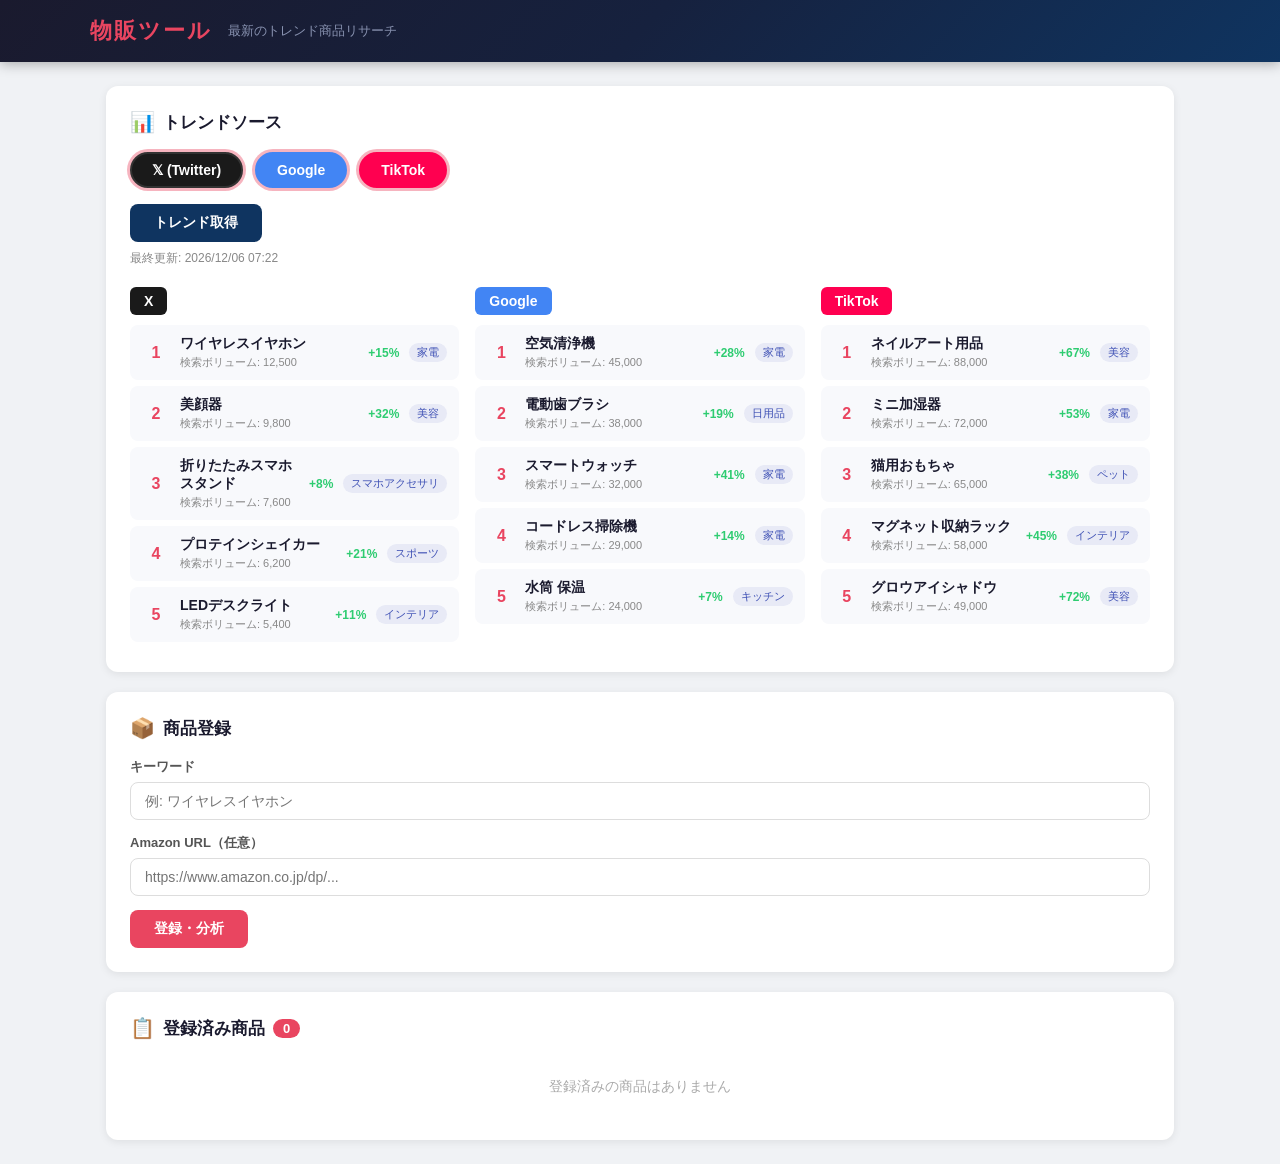
==== docs/index.html @ 6a30da9d "Add static GitHub Pages version of 物販ツール https://claude.ai/code/session_014WEGqKYekUQqQrfNwArY6q" ====
<!DOCTYPE html>
<html lang="ja">
<head>
  <meta charset="UTF-8">
  <meta name="viewport" content="width=device-width, initial-scale=1.0">
  <title>物販ツール - トレンド商品リサーチ</title>
  <style>
    *, *::before, *::after { box-sizing: border-box; margin: 0; padding: 0; }
    body {
      font-family: -apple-system, BlinkMacSystemFont, "Hiragino Kaku Gothic ProN", "Yu Gothic", sans-serif;
      background: #f0f2f5;
      color: #1a1a2e;
      min-height: 100vh;
    }
    .header {
      background: linear-gradient(135deg, #1a1a2e 0%, #16213e 50%, #0f3460 100%);
      padding: 16px 24px;
      box-shadow: 0 2px 12px rgba(0,0,0,0.3);
    }
    .header-inner { max-width: 1100px; margin: 0 auto; display: flex; align-items: center; gap: 16px; }
    .logo { font-size: 22px; font-weight: 700; color: #e94560; letter-spacing: 2px; }
    .tagline { font-size: 13px; color: #8892b0; }
    .container { max-width: 1100px; margin: 24px auto; padding: 0 16px; display: flex; flex-direction: column; gap: 20px; }
    .card { background: #fff; border-radius: 12px; padding: 24px; box-shadow: 0 2px 8px rgba(0,0,0,0.08); }
    .card-title { font-size: 17px; font-weight: 700; color: #1a1a2e; margin-bottom: 18px; display: flex; align-items: center; gap: 8px; flex-wrap: wrap; }
    .icon { font-size: 20px; }
    .source-buttons { display: flex; gap: 12px; flex-wrap: wrap; margin-bottom: 16px; }
    .source-btn { display: flex; align-items: center; gap: 8px; cursor: pointer; }
    .source-btn input[type="checkbox"] { display: none; }
    .source-label { padding: 8px 20px; border-radius: 24px; font-size: 14px; font-weight: 600; border: 2px solid transparent; transition: all 0.2s; user-select: none; cursor: pointer; }
    .x-label      { background: #1a1a1a; color: #fff; border-color: #333; }
    .google-label  { background: #4285f4; color: #fff; border-color: #4285f4; }
    .tiktok-label  { background: #ff0050; color: #fff; border-color: #ff0050; }
    .source-btn input:checked + .source-label { box-shadow: 0 0 0 3px rgba(233,69,96,0.4); }
    .source-btn input:not(:checked) + .source-label { opacity: 0.4; filter: grayscale(0.6); }
    .btn { padding: 10px 24px; border: none; border-radius: 8px; font-size: 14px; font-weight: 600; cursor: pointer; transition: all 0.2s; }
    .btn:hover { transform: translateY(-1px); box-shadow: 0 4px 12px rgba(0,0,0,0.15); }
    .btn:active { transform: translateY(0); }
    .btn-primary { background: #0f3460; color: #fff; }
    .btn-primary:hover { background: #16213e; }
    .btn-success { background: #e94560; color: #fff; }
    .btn-success:hover { background: #c73652; }
    .updated-time { font-size: 12px; color: #888; margin-top: 8px; }
    .trends-container { margin-top: 20px; display: grid; grid-template-columns: repeat(auto-fit, minmax(300px, 1fr)); gap: 16px; }
    .trend-source-title { font-size: 14px; font-weight: 700; padding: 6px 14px; border-radius: 6px; display: inline-block; margin-bottom: 10px; color: #fff; }
    .source-x { background: #1a1a1a; }
    .source-google { background: #4285f4; }
    .source-tiktok { background: #ff0050; }
    .trend-item { display: flex; align-items: center; gap: 10px; padding: 10px 12px; border-radius: 8px; background: #f8f9fc; margin-bottom: 6px; cursor: pointer; transition: background 0.15s; }
    .trend-item:hover { background: #eef0f8; }
    .trend-rank { font-size: 16px; font-weight: 700; color: #e94560; min-width: 28px; text-align: center; }
    .trend-info { flex: 1; }
    .trend-keyword { font-size: 14px; font-weight: 600; }
    .trend-meta { font-size: 11px; color: #888; margin-top: 2px; }
    .trend-change { font-size: 12px; font-weight: 600; color: #2ecc71; white-space: nowrap; }
    .trend-category { font-size: 11px; background: #e8eaf6; color: #3f51b5; padding: 2px 8px; border-radius: 12px; }
    .form-group { margin-bottom: 14px; }
    .form-group label { display: block; font-size: 13px; font-weight: 600; color: #555; margin-bottom: 6px; }
    .input { width: 100%; padding: 10px 14px; border: 1.5px solid #ddd; border-radius: 8px; font-size: 14px; transition: border-color 0.2s; font-family: inherit; }
    .input:focus { outline: none; border-color: #0f3460; }
    .table-wrapper { overflow-x: auto; }
    .data-table { width: 100%; border-collapse: collapse; font-size: 14px; }
    .data-table th { background: #f0f2f5; padding: 10px 14px; text-align: left; font-size: 12px; font-weight: 700; color: #555; white-space: nowrap; }
    .data-table td { padding: 12px 14px; border-bottom: 1px solid #f0f2f5; }
    .data-table tr:last-child td { border-bottom: none; }
    .data-table tr:hover td { background: #f8f9fc; }
    .supplier-name { font-weight: 600; }
    .type-badge { font-size: 11px; padding: 2px 8px; border-radius: 12px; white-space: nowrap; }
    .type-domestic { background: #e8f5e9; color: #388e3c; }
    .type-china    { background: #fff3e0; color: #f57c00; }
    .price-cell { font-weight: 700; color: #e94560; }
    .link-btn { display: inline-block; padding: 4px 12px; background: #0f3460; color: #fff; border-radius: 6px; font-size: 12px; text-decoration: none; transition: background 0.2s; }
    .link-btn:hover { background: #16213e; }
    .stars { color: #f39c12; font-size: 13px; }
    .comparison-grid { display: grid; grid-template-columns: 1fr 1fr; gap: 16px; }
    @media (max-width: 600px) { .comparison-grid { grid-template-columns: 1fr; } }
    .comparison-card { border-radius: 10px; padding: 20px; }
    .comparison-card.amazon { background: linear-gradient(135deg, #232f3e, #37475a); color: #fff; }
    .comparison-card.ours   { background: linear-gradient(135deg, #e94560, #c73652); color: #fff; }
    .comparison-platform { font-size: 13px; font-weight: 600; opacity: 0.8; margin-bottom: 8px; }
    .comparison-price { font-size: 32px; font-weight: 700; margin-bottom: 12px; }
    .comparison-price span { font-size: 16px; }
    .comparison-details { font-size: 13px; line-height: 1.8; }
    .comparison-details .label { opacity: 0.7; }
    .comparison-details .value { font-weight: 600; }
    .profit-positive { color: #2ecc71 !important; font-weight: 700 !important; }
    .profit-negative { color: #e74c3c !important; font-weight: 700 !important; }
    .recommendation-badge { display: inline-block; margin-top: 16px; padding: 8px 16px; background: rgba(255,255,255,0.2); border-radius: 20px; font-size: 13px; font-weight: 700; }
    .keyword-badge { font-size: 13px; background: #e8eaf6; color: #3f51b5; padding: 2px 10px; border-radius: 12px; font-weight: 600; }
    .count-badge { font-size: 13px; background: #e94560; color: #fff; padding: 2px 10px; border-radius: 12px; font-weight: 700; }
    .products-list { display: flex; flex-direction: column; gap: 10px; }
    .product-item { display: flex; align-items: center; justify-content: space-between; padding: 12px 16px; background: #f8f9fc; border-radius: 8px; flex-wrap: wrap; gap: 8px; }
    .product-keyword { font-weight: 600; font-size: 15px; }
    .product-meta { font-size: 12px; color: #888; }
    .product-margin { font-size: 13px; font-weight: 700; color: #2ecc71; }
    .empty-msg { color: #aaa; font-size: 14px; text-align: center; padding: 20px 0; }
    .hidden { display: none !important; }
    .toast { position: fixed; bottom: 24px; right: 24px; background: #1a1a2e; color: #fff; padding: 12px 20px; border-radius: 8px; font-size: 14px; box-shadow: 0 4px 16px rgba(0,0,0,0.2); z-index: 1000; animation: slideIn 0.3s ease; }
    .toast.success { border-left: 4px solid #2ecc71; }
    .toast.error   { border-left: 4px solid #e74c3c; }
    @keyframes slideIn { from { transform: translateX(40px); opacity: 0; } to { transform: translateX(0); opacity: 1; } }
  </style>
</head>
<body>
  <header class="header">
    <div class="header-inner">
      <h1 class="logo">物販ツール</h1>
      <span class="tagline">最新のトレンド商品リサーチ</span>
    </div>
  </header>

  <main class="container">
    <!-- トレンドソース選択 -->
    <section class="card">
      <h2 class="card-title"><span class="icon">📊</span> トレンドソース</h2>
      <div class="source-buttons">
        <label class="source-btn"><input type="checkbox" value="X" checked><span class="source-label x-label">𝕏 (Twitter)</span></label>
        <label class="source-btn"><input type="checkbox" value="Google" checked><span class="source-label google-label">Google</span></label>
        <label class="source-btn"><input type="checkbox" value="TikTok" checked><span class="source-label tiktok-label">TikTok</span></label>
      </div>
      <button class="btn btn-primary" id="fetch-trends-btn">トレンド取得</button>
      <div id="trends-updated" class="updated-time"></div>
      <div id="trends-container" class="trends-container"></div>
    </section>

    <!-- 商品登録 -->
    <section class="card">
      <h2 class="card-title"><span class="icon">📦</span> 商品登録</h2>
      <div class="form-group">
        <label>キーワード</label>
        <input type="text" id="keyword-input" class="input" placeholder="例: ワイヤレスイヤホン">
      </div>
      <div class="form-group">
        <label>Amazon URL（任意）</label>
        <input type="url" id="url-input" class="input" placeholder="https://www.amazon.co.jp/dp/...">
      </div>
      <button class="btn btn-success" id="register-btn">登録・分析</button>
    </section>

    <!-- 分析結果 -->
    <div id="analysis-result" class="hidden">
      <section class="card">
        <h2 class="card-title"><span class="icon">🏭</span> 仕入れ先一覧 <span id="analysis-keyword" class="keyword-badge"></span></h2>
        <div class="table-wrapper">
          <table class="data-table">
            <thead>
              <tr>
                <th>仕入れ先</th><th>種別</th><th>仕入れ価格</th><th>最低ロット</th><th>納期</th><th>評価</th><th>リンク</th>
              </tr>
            </thead>
            <tbody id="suppliers-tbody"></tbody>
          </table>
        </div>
      </section>

      <section class="card">
        <h2 class="card-title"><span class="icon">💹</span> 販売価格比較</h2>
        <div class="comparison-grid" id="comparison-grid"></div>
      </section>
    </div>

    <!-- 登録済み商品 -->
    <section class="card">
      <h2 class="card-title"><span class="icon">📋</span> 登録済み商品 <span id="products-count" class="count-badge">0</span></h2>
      <div id="products-list" class="products-list">
        <p class="empty-msg">登録済みの商品はありません</p>
      </div>
    </section>
  </main>

  <script>
    const TREND_DATA = {
      X: [
        { rank:1, keyword:"ワイヤレスイヤホン",     volume:12500, change:"+15%", category:"家電" },
        { rank:2, keyword:"美顔器",                 volume:9800,  change:"+32%", category:"美容" },
        { rank:3, keyword:"折りたたみスマホスタンド", volume:7600,  change:"+8%",  category:"スマホアクセサリ" },
        { rank:4, keyword:"プロテインシェイカー",    volume:6200,  change:"+21%", category:"スポーツ" },
        { rank:5, keyword:"LEDデスクライト",         volume:5400,  change:"+11%", category:"インテリア" },
      ],
      Google: [
        { rank:1, keyword:"空気清浄機",     volume:45000, change:"+28%", category:"家電" },
        { rank:2, keyword:"電動歯ブラシ",   volume:38000, change:"+19%", category:"日用品" },
        { rank:3, keyword:"スマートウォッチ", volume:32000, change:"+41%", category:"家電" },
        { rank:4, keyword:"コードレス掃除機", volume:29000, change:"+14%", category:"家電" },
        { rank:5, keyword:"水筒 保温",      volume:24000, change:"+7%",  category:"キッチン" },
      ],
      TikTok: [
        { rank:1, keyword:"ネイルアート用品",     volume:88000, change:"+67%", category:"美容" },
        { rank:2, keyword:"ミニ加湿器",           volume:72000, change:"+53%", category:"家電" },
        { rank:3, keyword:"猫用おもちゃ",         volume:65000, change:"+38%", category:"ペット" },
        { rank:4, keyword:"マグネット収納ラック",  volume:58000, change:"+45%", category:"インテリア" },
        { rank:5, keyword:"グロウアイシャドウ",    volume:49000, change:"+72%", category:"美容" },
      ],
    };

    const SUPPLIERS = [
      { name:"アリババ",           type:"中国卸", price:380,  moq:50,  lead:"2〜3週間", url:"https://www.alibaba.com/trade/search?SearchText=",    rating:4.2 },
      { name:"NETSEA（ネッシー）",  type:"国内卸", price:1200, moq:10,  lead:"3〜5日",   url:"https://www.netsea.jp/search?keyword=",               rating:4.5 },
      { name:"スーパーデリバリー",   type:"国内卸", price:1450, moq:5,   lead:"2〜4日",   url:"https://www.superdelivery.com/p/r/ppg_d/1/?free=",    rating:4.7 },
      { name:"1688.com",            type:"中国卸", price:290,  moq:100, lead:"3〜4週間", url:"https://s.1688.com/selloffer/offerlist.htm?keywords=", rating:3.9 },
    ];

    let registeredProducts = [];

    // ---- トレンド ----
    function getSelectedSources() {
      return Array.from(document.querySelectorAll(".source-btn input:checked")).map(cb => cb.value);
    }

    function fetchTrends() {
      const sources = getSelectedSources();
      if (!sources.length) { showToast("ソースを1つ以上選択してください", "error"); return; }
      const container = document.getElementById("trends-container");
      container.innerHTML = "";
      const now = new Date();
      document.getElementById("trends-updated").textContent =
        `最終更新: ${now.getFullYear()}/${String(now.getMonth()+1).padStart(2,"0")}/${String(now.getDate()).padStart(2,"0")} ${String(now.getHours()).padStart(2,"0")}:${String(now.getMinutes()).padStart(2,"0")}`;

      const colorMap = { X:"source-x", Google:"source-google", TikTok:"source-tiktok" };
      sources.forEach(src => {
        const items = TREND_DATA[src] || [];
        const block = document.createElement("div");
        block.innerHTML = `<div class="trend-source-title ${colorMap[src]}">${src}</div>`;
        items.forEach(item => {
          const el = document.createElement("div");
          el.className = "trend-item";
          el.innerHTML = `
            <div class="trend-rank">${item.rank}</div>
            <div class="trend-info">
              <div class="trend-keyword">${item.keyword}</div>
              <div class="trend-meta">検索ボリューム: ${item.volume.toLocaleString()}</div>
            </div>
            <div class="trend-change">${item.change}</div>
            <div class="trend-category">${item.category}</div>`;
          el.addEventListener("click", () => {
            document.getElementById("keyword-input").value = item.keyword;
            document.getElementById("keyword-input").focus();
            document.querySelector(".card:nth-child(2)").scrollIntoView({ behavior:"smooth" });
          });
          block.appendChild(el);
        });
        container.appendChild(block);
      });
    }

    document.getElementById("fetch-trends-btn").addEventListener("click", fetchTrends);
    fetchTrends();

    // ---- 登録・分析 ----
    document.getElementById("register-btn").addEventListener("click", () => {
      const keyword = document.getElementById("keyword-input").value.trim();
      const url = document.getElementById("url-input").value.trim();
      if (!keyword && !url) { showToast("キーワードまたはURLを入力してください", "error"); return; }

      const kw = keyword || "商品";
      const costPrice = 890;
      const amazonPrice = 2980;
      const ourPrice = 3480;
      const amazonFee = 0.15;
      const ourFee = 0.05;
      const amazonProfit = Math.round(amazonPrice * (1 - amazonFee) - costPrice);
      const ourProfit    = Math.round(ourPrice    * (1 - ourFee)    - costPrice);
      const amazonMargin = ((amazonProfit / amazonPrice) * 100).toFixed(1);
      const ourMargin    = ((ourProfit    / ourPrice)    * 100).toFixed(1);

      const product = {
        id: registeredProducts.length + 1,
        keyword: kw,
        url,
        registeredAt: new Date().toLocaleString("ja-JP"),
        suppliers: SUPPLIERS,
        pc: { costPrice, amazonPrice, ourPrice, amazonFee: amazonFee*100, ourFee: ourFee*100,
              amazonProfit, ourProfit, amazonMargin, ourMargin,
              recommendation: ourProfit > amazonProfit ? "弊社販売有利" : "Amazon出品有利" },
      };
      registeredProducts.unshift(product);

      // 仕入れ先
      document.getElementById("analysis-keyword").textContent = kw;
      const tbody = document.getElementById("suppliers-tbody");
      tbody.innerHTML = "";
      SUPPLIERS.forEach(s => {
        const isChina = s.type.includes("中国");
        const tr = document.createElement("tr");
        tr.innerHTML = `
          <td class="supplier-name">${s.name}</td>
          <td><span class="type-badge ${isChina?"type-china":"type-domestic"}">${s.type}</span></td>
          <td class="price-cell">¥${s.price.toLocaleString()}</td>
          <td>${s.moq}個〜</td>
          <td>${s.lead}</td>
          <td><span class="stars">${"★".repeat(Math.round(s.rating))}${"☆".repeat(5-Math.round(s.rating))}</span> ${s.rating}</td>
          <td><a href="${s.url}${encodeURIComponent(kw)}" target="_blank" class="link-btn">検索</a></td>`;
        tbody.appendChild(tr);
      });

      // 価格比較
      const pc = product.pc;
      document.getElementById("comparison-grid").innerHTML = `
        <div class="comparison-card amazon">
          <div class="comparison-platform">Amazon 出品</div>
          <div class="comparison-price"><span>¥</span>${pc.amazonPrice.toLocaleString()}</div>
          <div class="comparison-details">
            <div><span class="label">仕入れ値: </span><span class="value">¥${pc.costPrice.toLocaleString()}</span></div>
            <div><span class="label">手数料: </span><span class="value">${pc.amazonFee}%</span></div>
            <div><span class="label">利益: </span><span class="value ${pc.amazonProfit>=0?"profit-positive":"profit-negative"}">¥${pc.amazonProfit.toLocaleString()}</span></div>
            <div><span class="label">利益率: </span><span class="value">${pc.amazonMargin}%</span></div>
          </div>
        </div>
        <div class="comparison-card ours">
          <div class="comparison-platform">弊社 販売</div>
          <div class="comparison-price"><span>¥</span>${pc.ourPrice.toLocaleString()}</div>
          <div class="comparison-details">
            <div><span class="label">仕入れ値: </span><span class="value">¥${pc.costPrice.toLocaleString()}</span></div>
            <div><span class="label">手数料: </span><span class="value">${pc.ourFee}%</span></div>
            <div><span class="label">利益: </span><span class="value ${pc.ourProfit>=0?"profit-positive":"profit-negative"}">¥${pc.ourProfit.toLocaleString()}</span></div>
            <div><span class="label">利益率: </span><span class="value">${pc.ourMargin}%</span></div>
          </div>
          <div class="recommendation-badge">✓ ${pc.recommendation}</div>
        </div>`;

      document.getElementById("analysis-result").classList.remove("hidden");
      document.getElementById("analysis-result").scrollIntoView({ behavior:"smooth" });

      renderProducts();
      showToast("商品を登録しました", "success");
    });

    function renderProducts() {
      const list = document.getElementById("products-list");
      document.getElementById("products-count").textContent = registeredProducts.length;
      if (!registeredProducts.length) { list.innerHTML = '<p class="empty-msg">登録済みの商品はありません</p>'; return; }
      list.innerHTML = "";
      registeredProducts.forEach(p => {
        const el = document.createElement("div");
        el.className = "product-item";
        el.innerHTML = `
          <div>
            <div class="product-keyword">${p.keyword}</div>
            <div class="product-meta">登録: ${p.registeredAt}${p.url?" | "+p.url.slice(0,40)+"...":""}</div>
          </div>
          <div class="product-margin">利益率 ${p.pc.ourMargin}%</div>`;
        list.appendChild(el);
      });
    }

    function showToast(msg, type="success") {
      document.querySelector(".toast")?.remove();
      const t = document.createElement("div");
      t.className = `toast ${type}`;
      t.textContent = msg;
      document.body.appendChild(t);
      setTimeout(() => t.remove(), 3000);
    }
  </script>
</body>
</html>
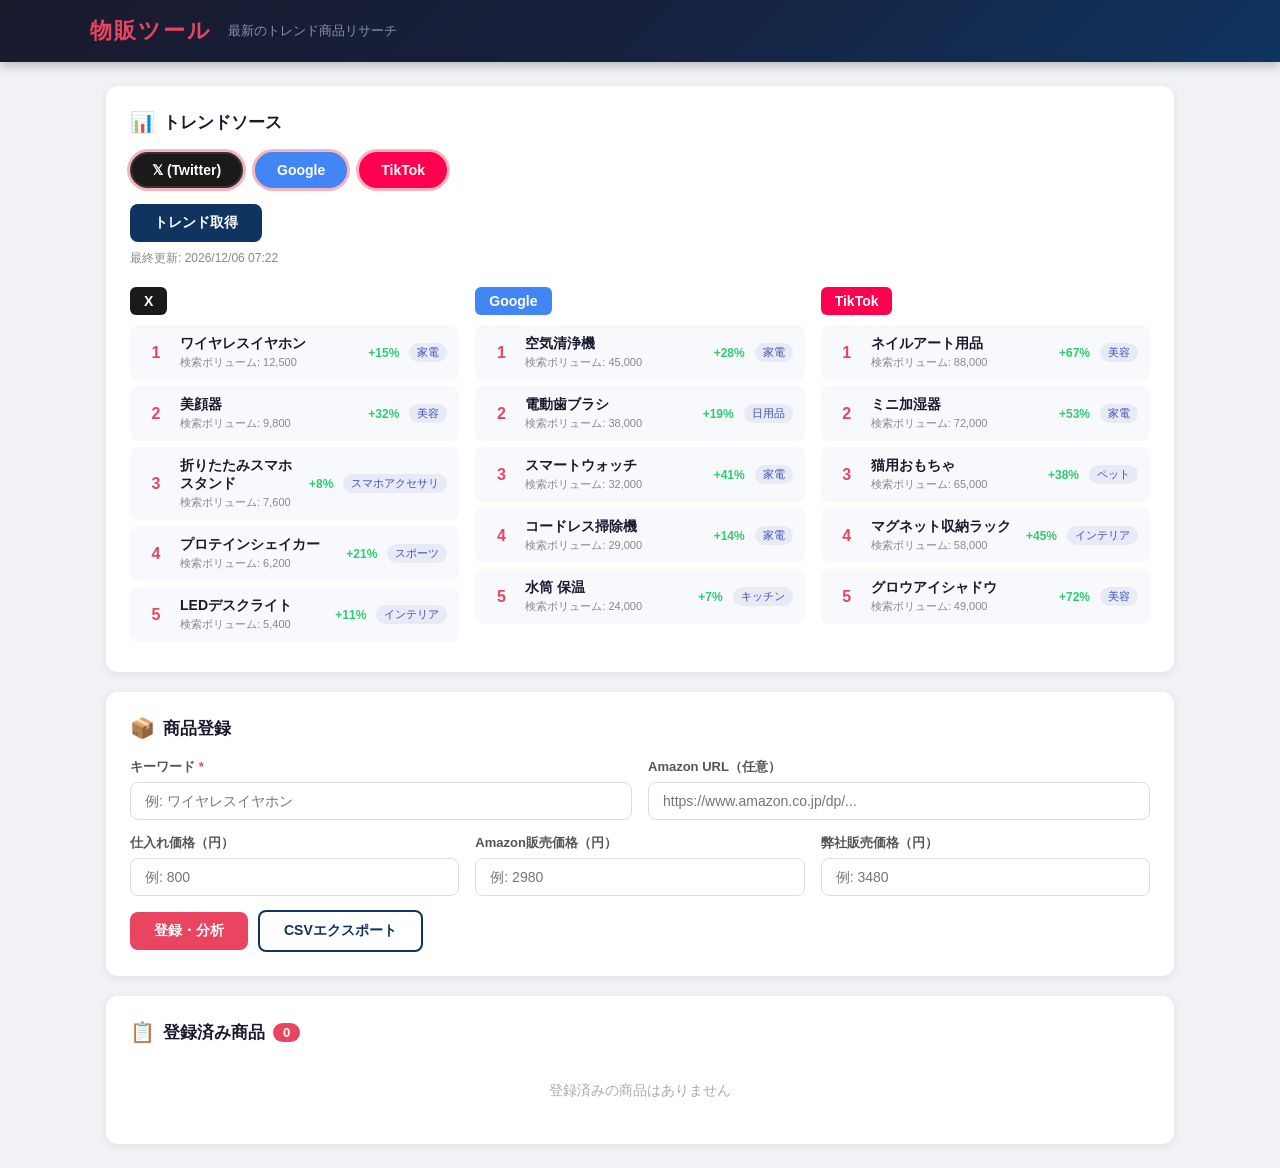
==== commit 92369265: "データ保存・カスタム価格入力・削除・CSVエクスポート機能追加 - LocalStorageで商品データを永続化（ページ閉じても残る） - 仕入れ価格・Amazon販売価格・弊社販売価格を入力欄で指定" ====
--- a/docs/index.html
+++ b/docs/index.html
@@ -95,6 +95,15 @@
     .product-margin { font-size: 13px; font-weight: 700; color: #2ecc71; }
     .empty-msg { color: #aaa; font-size: 14px; text-align: center; padding: 20px 0; }
     .hidden { display: none !important; }
+    .form-row { display: grid; grid-template-columns: 1fr 1fr; gap: 0 16px; }
+    .price-row { grid-template-columns: 1fr 1fr 1fr; }
+    @media (max-width: 700px) { .form-row, .price-row { grid-template-columns: 1fr; } }
+    .required { color: #e94560; }
+    .btn-outline { background: #fff; color: #0f3460; border: 2px solid #0f3460; }
+    .btn-outline:hover { background: #f0f4ff; }
+    .delete-btn { background: none; border: none; color: #ccc; cursor: pointer; font-size: 18px; padding: 4px 8px; border-radius: 6px; transition: color 0.2s; }
+    .delete-btn:hover { color: #e94560; }
+    .product-actions { display: flex; align-items: center; gap: 12px; }
     .toast { position: fixed; bottom: 24px; right: 24px; background: #1a1a2e; color: #fff; padding: 12px 20px; border-radius: 8px; font-size: 14px; box-shadow: 0 4px 16px rgba(0,0,0,0.2); z-index: 1000; animation: slideIn 0.3s ease; }
     .toast.success { border-left: 4px solid #2ecc71; }
     .toast.error   { border-left: 4px solid #e74c3c; }
@@ -126,15 +135,34 @@
     <!-- 商品登録 -->
     <section class="card">
       <h2 class="card-title"><span class="icon">📦</span> 商品登録</h2>
-      <div class="form-group">
-        <label>キーワード</label>
-        <input type="text" id="keyword-input" class="input" placeholder="例: ワイヤレスイヤホン">
+      <div class="form-row">
+        <div class="form-group">
+          <label>キーワード <span class="required">*</span></label>
+          <input type="text" id="keyword-input" class="input" placeholder="例: ワイヤレスイヤホン">
+        </div>
+        <div class="form-group">
+          <label>Amazon URL（任意）</label>
+          <input type="url" id="url-input" class="input" placeholder="https://www.amazon.co.jp/dp/...">
+        </div>
       </div>
-      <div class="form-group">
-        <label>Amazon URL（任意）</label>
-        <input type="url" id="url-input" class="input" placeholder="https://www.amazon.co.jp/dp/...">
+      <div class="form-row price-row">
+        <div class="form-group">
+          <label>仕入れ価格（円）</label>
+          <input type="number" id="cost-input" class="input" placeholder="例: 800" min="0">
+        </div>
+        <div class="form-group">
+          <label>Amazon販売価格（円）</label>
+          <input type="number" id="amazon-price-input" class="input" placeholder="例: 2980" min="0">
+        </div>
+        <div class="form-group">
+          <label>弊社販売価格（円）</label>
+          <input type="number" id="our-price-input" class="input" placeholder="例: 3480" min="0">
+        </div>
       </div>
-      <button class="btn btn-success" id="register-btn">登録・分析</button>
+      <div style="display:flex;gap:10px;align-items:center;flex-wrap:wrap;">
+        <button class="btn btn-success" id="register-btn">登録・分析</button>
+        <button class="btn btn-outline" id="export-btn">CSVエクスポート</button>
+      </div>
     </section>
 
     <!-- 分析結果 -->
@@ -200,7 +228,12 @@
       { name:"1688.com",            type:"中国卸", price:290,  moq:100, lead:"3〜4週間", url:"https://s.1688.com/selloffer/offerlist.htm?keywords=", rating:3.9 },
     ];
 
-    let registeredProducts = [];
+    const STORAGE_KEY = "butsuhan_products";
+    let registeredProducts = JSON.parse(localStorage.getItem(STORAGE_KEY) || "[]");
+
+    function saveProducts() {
+      localStorage.setItem(STORAGE_KEY, JSON.stringify(registeredProducts));
+    }
 
     // ---- トレンド ----
     function getSelectedSources() {
@@ -253,9 +286,9 @@
       if (!keyword && !url) { showToast("キーワードまたはURLを入力してください", "error"); return; }
 
       const kw = keyword || "商品";
-      const costPrice = 890;
-      const amazonPrice = 2980;
-      const ourPrice = 3480;
+      const costPrice   = parseInt(document.getElementById("cost-input").value)   || 890;
+      const amazonPrice = parseInt(document.getElementById("amazon-price-input").value) || 2980;
+      const ourPrice    = parseInt(document.getElementById("our-price-input").value)    || 3480;
       const amazonFee = 0.15;
       const ourFee = 0.05;
       const amazonProfit = Math.round(amazonPrice * (1 - amazonFee) - costPrice);
@@ -264,16 +297,16 @@
       const ourMargin    = ((ourProfit    / ourPrice)    * 100).toFixed(1);
 
       const product = {
-        id: registeredProducts.length + 1,
+        id: Date.now(),
         keyword: kw,
         url,
         registeredAt: new Date().toLocaleString("ja-JP"),
-        suppliers: SUPPLIERS,
         pc: { costPrice, amazonPrice, ourPrice, amazonFee: amazonFee*100, ourFee: ourFee*100,
               amazonProfit, ourProfit, amazonMargin, ourMargin,
               recommendation: ourProfit > amazonProfit ? "弊社販売有利" : "Amazon出品有利" },
       };
       registeredProducts.unshift(product);
+      saveProducts();
 
       // 仕入れ先
       document.getElementById("analysis-keyword").textContent = kw;
@@ -334,14 +367,47 @@
         const el = document.createElement("div");
         el.className = "product-item";
         el.innerHTML = `
-          <div>
+          <div style="flex:1">
             <div class="product-keyword">${p.keyword}</div>
-            <div class="product-meta">登録: ${p.registeredAt}${p.url?" | "+p.url.slice(0,40)+"...":""}</div>
+            <div class="product-meta">登録: ${p.registeredAt} | 仕入れ¥${p.pc.costPrice.toLocaleString()} / Amazon¥${p.pc.amazonPrice.toLocaleString()} / 弊社¥${p.pc.ourPrice.toLocaleString()}${p.url?" | "+p.url.slice(0,35)+"...":""}</div>
           </div>
-          <div class="product-margin">利益率 ${p.pc.ourMargin}%</div>`;
+          <div class="product-actions">
+            <div class="product-margin">利益率 ${p.pc.ourMargin}%</div>
+            <button class="delete-btn" data-id="${p.id}" title="削除">✕</button>
+          </div>`;
         list.appendChild(el);
       });
-    }
+      list.querySelectorAll(".delete-btn").forEach(btn => {
+        btn.addEventListener("click", e => {
+          const id = parseInt(e.currentTarget.dataset.id);
+          registeredProducts = registeredProducts.filter(p => p.id !== id);
+          saveProducts();
+          renderProducts();
+          showToast("削除しました");
+        });
+      });
+    }
+
+    // ---- CSV エクスポート ----
+    document.getElementById("export-btn").addEventListener("click", () => {
+      if (!registeredProducts.length) { showToast("登録済み商品がありません", "error"); return; }
+      const header = ["キーワード","仕入れ価格","Amazon販売価格","弊社販売価格","Amazon利益","弊社利益","Amazon利益率%","弊社利益率%","推薦","登録日時","URL"];
+      const rows = registeredProducts.map(p => [
+        p.keyword, p.pc.costPrice, p.pc.amazonPrice, p.pc.ourPrice,
+        p.pc.amazonProfit, p.pc.ourProfit, p.pc.amazonMargin, p.pc.ourMargin,
+        p.pc.recommendation, p.registeredAt, p.url || ""
+      ]);
+      const csv = [header, ...rows].map(r => r.map(v => `"${String(v).replace(/"/g,'""')}"`).join(",")).join("\n");
+      const blob = new Blob(["﻿"+csv], { type:"text/csv;charset=utf-8" });
+      const a = document.createElement("a");
+      a.href = URL.createObjectURL(blob);
+      a.download = `物販リサーチ_${new Date().toISOString().slice(0,10)}.csv`;
+      a.click();
+      showToast("CSVをダウンロードしました");
+    });
+
+    // 起動時に保存済み商品を表示
+    renderProducts();
 
     function showToast(msg, type="success") {
       document.querySelector(".toast")?.remove();
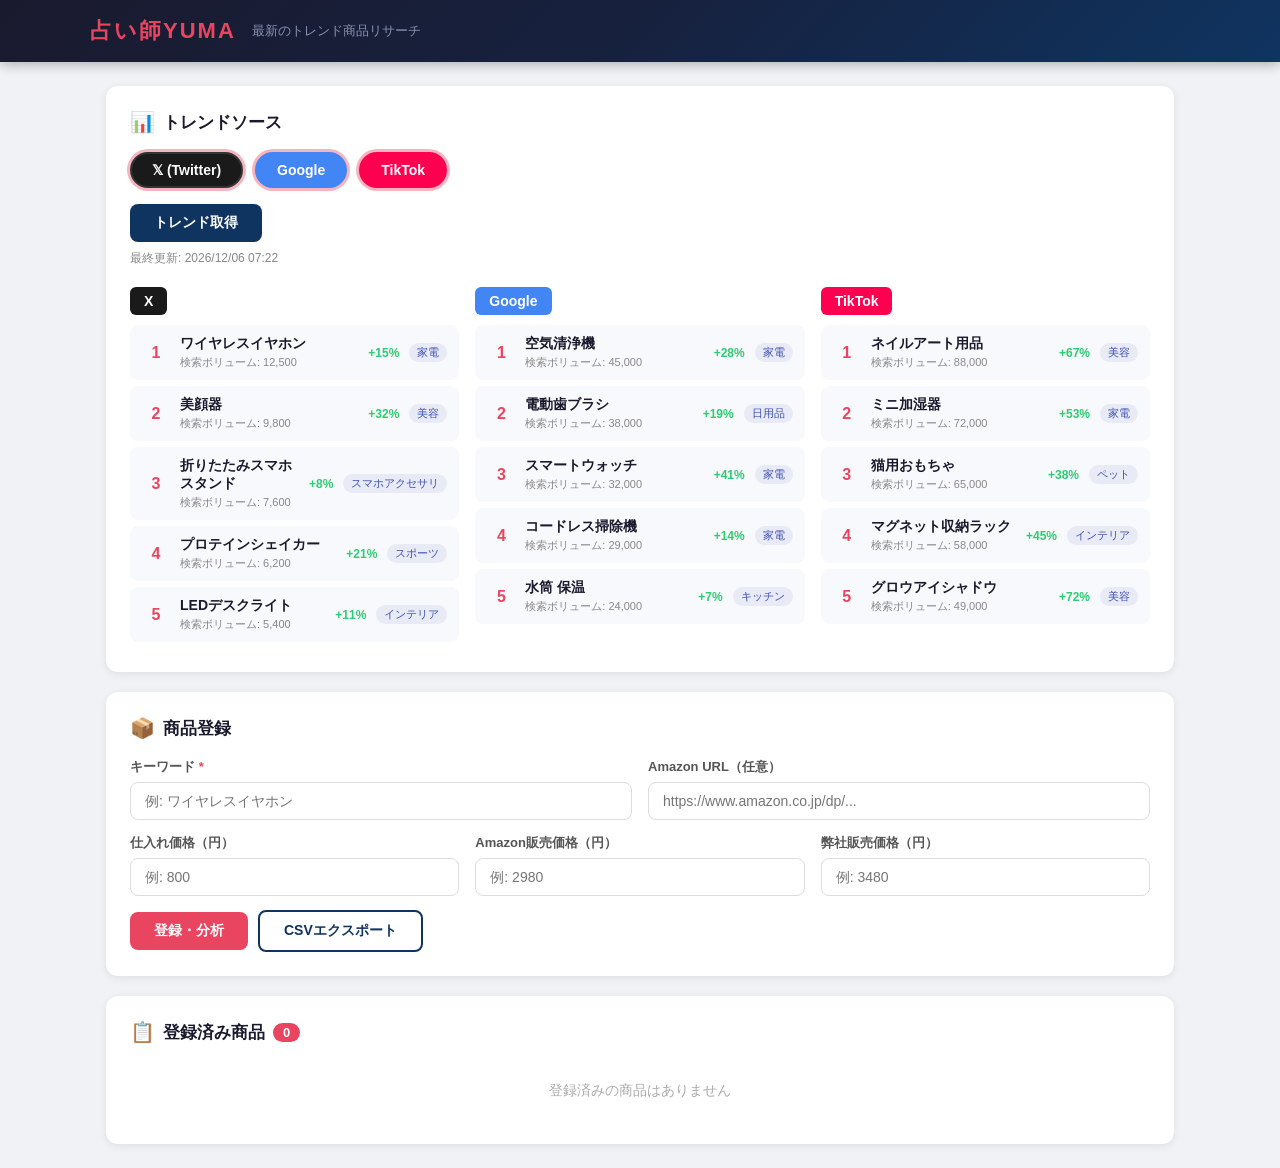
==== commit 285deffc: "Rename app title from 物販ツール to 占い師YUMA Co-Authored-By: Claude Sonnet 4.6 <noreply@anthropic.com> Cla" ====
--- a/docs/index.html
+++ b/docs/index.html
@@ -3,7 +3,7 @@
 <head>
   <meta charset="UTF-8">
   <meta name="viewport" content="width=device-width, initial-scale=1.0">
-  <title>物販ツール - トレンド商品リサーチ</title>
+  <title>占い師YUMA</title>
   <style>
     *, *::before, *::after { box-sizing: border-box; margin: 0; padding: 0; }
     body {
@@ -40,6 +40,8 @@
     .btn-primary:hover { background: #16213e; }
     .btn-success { background: #e94560; color: #fff; }
     .btn-success:hover { background: #c73652; }
+    .btn-outline { background: #fff; color: #0f3460; border: 2px solid #0f3460; }
+    .btn-outline:hover { background: #f0f4ff; }
     .updated-time { font-size: 12px; color: #888; margin-top: 8px; }
     .trends-container { margin-top: 20px; display: grid; grid-template-columns: repeat(auto-fit, minmax(300px, 1fr)); gap: 16px; }
     .trend-source-title { font-size: 14px; font-weight: 700; padding: 6px 14px; border-radius: 6px; display: inline-block; margin-bottom: 10px; color: #fff; }
@@ -54,8 +56,12 @@
     .trend-meta { font-size: 11px; color: #888; margin-top: 2px; }
     .trend-change { font-size: 12px; font-weight: 600; color: #2ecc71; white-space: nowrap; }
     .trend-category { font-size: 11px; background: #e8eaf6; color: #3f51b5; padding: 2px 8px; border-radius: 12px; }
+    .form-row { display: grid; grid-template-columns: 1fr 1fr; gap: 0 16px; }
+    .price-row { grid-template-columns: 1fr 1fr 1fr; }
+    @media (max-width: 700px) { .form-row, .price-row { grid-template-columns: 1fr; } }
     .form-group { margin-bottom: 14px; }
     .form-group label { display: block; font-size: 13px; font-weight: 600; color: #555; margin-bottom: 6px; }
+    .required { color: #e94560; }
     .input { width: 100%; padding: 10px 14px; border: 1.5px solid #ddd; border-radius: 8px; font-size: 14px; transition: border-color 0.2s; font-family: inherit; }
     .input:focus { outline: none; border-color: #0f3460; }
     .table-wrapper { overflow-x: auto; }
@@ -91,19 +97,13 @@
     .products-list { display: flex; flex-direction: column; gap: 10px; }
     .product-item { display: flex; align-items: center; justify-content: space-between; padding: 12px 16px; background: #f8f9fc; border-radius: 8px; flex-wrap: wrap; gap: 8px; }
     .product-keyword { font-weight: 600; font-size: 15px; }
-    .product-meta { font-size: 12px; color: #888; }
+    .product-meta { font-size: 12px; color: #888; margin-top: 2px; }
     .product-margin { font-size: 13px; font-weight: 700; color: #2ecc71; }
+    .product-actions { display: flex; align-items: center; gap: 12px; }
+    .delete-btn { background: none; border: none; color: #ccc; cursor: pointer; font-size: 18px; padding: 4px 8px; border-radius: 6px; transition: color 0.2s; }
+    .delete-btn:hover { color: #e94560; }
     .empty-msg { color: #aaa; font-size: 14px; text-align: center; padding: 20px 0; }
     .hidden { display: none !important; }
-    .form-row { display: grid; grid-template-columns: 1fr 1fr; gap: 0 16px; }
-    .price-row { grid-template-columns: 1fr 1fr 1fr; }
-    @media (max-width: 700px) { .form-row, .price-row { grid-template-columns: 1fr; } }
-    .required { color: #e94560; }
-    .btn-outline { background: #fff; color: #0f3460; border: 2px solid #0f3460; }
-    .btn-outline:hover { background: #f0f4ff; }
-    .delete-btn { background: none; border: none; color: #ccc; cursor: pointer; font-size: 18px; padding: 4px 8px; border-radius: 6px; transition: color 0.2s; }
-    .delete-btn:hover { color: #e94560; }
-    .product-actions { display: flex; align-items: center; gap: 12px; }
     .toast { position: fixed; bottom: 24px; right: 24px; background: #1a1a2e; color: #fff; padding: 12px 20px; border-radius: 8px; font-size: 14px; box-shadow: 0 4px 16px rgba(0,0,0,0.2); z-index: 1000; animation: slideIn 0.3s ease; }
     .toast.success { border-left: 4px solid #2ecc71; }
     .toast.error   { border-left: 4px solid #e74c3c; }
@@ -113,7 +113,7 @@
 <body>
   <header class="header">
     <div class="header-inner">
-      <h1 class="logo">物販ツール</h1>
+      <h1 class="logo">占い師YUMA</h1>
       <span class="tagline">最新のトレンド商品リサーチ</span>
     </div>
   </header>
@@ -171,16 +171,11 @@
         <h2 class="card-title"><span class="icon">🏭</span> 仕入れ先一覧 <span id="analysis-keyword" class="keyword-badge"></span></h2>
         <div class="table-wrapper">
           <table class="data-table">
-            <thead>
-              <tr>
-                <th>仕入れ先</th><th>種別</th><th>仕入れ価格</th><th>最低ロット</th><th>納期</th><th>評価</th><th>リンク</th>
-              </tr>
-            </thead>
+            <thead><tr><th>仕入れ先</th><th>種別</th><th>仕入れ価格</th><th>最低ロット</th><th>納期</th><th>評価</th><th>リンク</th></tr></thead>
             <tbody id="suppliers-tbody"></tbody>
           </table>
         </div>
       </section>
-
       <section class="card">
         <h2 class="card-title"><span class="icon">💹</span> 販売価格比較</h2>
         <div class="comparison-grid" id="comparison-grid"></div>
@@ -190,9 +185,7 @@
     <!-- 登録済み商品 -->
     <section class="card">
       <h2 class="card-title"><span class="icon">📋</span> 登録済み商品 <span id="products-count" class="count-badge">0</span></h2>
-      <div id="products-list" class="products-list">
-        <p class="empty-msg">登録済みの商品はありません</p>
-      </div>
+      <div id="products-list" class="products-list"><p class="empty-msg">登録済みの商品はありません</p></div>
     </section>
   </main>
 
@@ -220,7 +213,6 @@
         { rank:5, keyword:"グロウアイシャドウ",    volume:49000, change:"+72%", category:"美容" },
       ],
     };
-
     const SUPPLIERS = [
       { name:"アリババ",           type:"中国卸", price:380,  moq:50,  lead:"2〜3週間", url:"https://www.alibaba.com/trade/search?SearchText=",    rating:4.2 },
       { name:"NETSEA（ネッシー）",  type:"国内卸", price:1200, moq:10,  lead:"3〜5日",   url:"https://www.netsea.jp/search?keyword=",               rating:4.5 },
@@ -230,16 +222,12 @@
 
     const STORAGE_KEY = "butsuhan_products";
     let registeredProducts = JSON.parse(localStorage.getItem(STORAGE_KEY) || "[]");
-
-    function saveProducts() {
-      localStorage.setItem(STORAGE_KEY, JSON.stringify(registeredProducts));
-    }
+    function saveProducts() { localStorage.setItem(STORAGE_KEY, JSON.stringify(registeredProducts)); }
 
     // ---- トレンド ----
     function getSelectedSources() {
       return Array.from(document.querySelectorAll(".source-btn input:checked")).map(cb => cb.value);
     }
-
     function fetchTrends() {
       const sources = getSelectedSources();
       if (!sources.length) { showToast("ソースを1つ以上選択してください", "error"); return; }
@@ -248,7 +236,6 @@
       const now = new Date();
       document.getElementById("trends-updated").textContent =
         `最終更新: ${now.getFullYear()}/${String(now.getMonth()+1).padStart(2,"0")}/${String(now.getDate()).padStart(2,"0")} ${String(now.getHours()).padStart(2,"0")}:${String(now.getMinutes()).padStart(2,"0")}`;
-
       const colorMap = { X:"source-x", Google:"source-google", TikTok:"source-tiktok" };
       sources.forEach(src => {
         const items = TREND_DATA[src] || [];
@@ -257,14 +244,7 @@
         items.forEach(item => {
           const el = document.createElement("div");
           el.className = "trend-item";
-          el.innerHTML = `
-            <div class="trend-rank">${item.rank}</div>
-            <div class="trend-info">
-              <div class="trend-keyword">${item.keyword}</div>
-              <div class="trend-meta">検索ボリューム: ${item.volume.toLocaleString()}</div>
-            </div>
-            <div class="trend-change">${item.change}</div>
-            <div class="trend-category">${item.category}</div>`;
+          el.innerHTML = `<div class="trend-rank">${item.rank}</div><div class="trend-info"><div class="trend-keyword">${item.keyword}</div><div class="trend-meta">検索ボリューム: ${item.volume.toLocaleString()}</div></div><div class="trend-change">${item.change}</div><div class="trend-category">${item.category}</div>`;
           el.addEventListener("click", () => {
             document.getElementById("keyword-input").value = item.keyword;
             document.getElementById("keyword-input").focus();
@@ -275,7 +255,6 @@
         container.appendChild(block);
       });
     }
-
     document.getElementById("fetch-trends-btn").addEventListener("click", fetchTrends);
     fetchTrends();
 
@@ -284,22 +263,17 @@
       const keyword = document.getElementById("keyword-input").value.trim();
       const url = document.getElementById("url-input").value.trim();
       if (!keyword && !url) { showToast("キーワードまたはURLを入力してください", "error"); return; }
-
       const kw = keyword || "商品";
-      const costPrice   = parseInt(document.getElementById("cost-input").value)   || 890;
-      const amazonPrice = parseInt(document.getElementById("amazon-price-input").value) || 2980;
-      const ourPrice    = parseInt(document.getElementById("our-price-input").value)    || 3480;
-      const amazonFee = 0.15;
-      const ourFee = 0.05;
+      const costPrice   = parseInt(document.getElementById("cost-input").value)          || 890;
+      const amazonPrice = parseInt(document.getElementById("amazon-price-input").value)  || 2980;
+      const ourPrice    = parseInt(document.getElementById("our-price-input").value)     || 3480;
+      const amazonFee = 0.15, ourFee = 0.05;
       const amazonProfit = Math.round(amazonPrice * (1 - amazonFee) - costPrice);
       const ourProfit    = Math.round(ourPrice    * (1 - ourFee)    - costPrice);
       const amazonMargin = ((amazonProfit / amazonPrice) * 100).toFixed(1);
       const ourMargin    = ((ourProfit    / ourPrice)    * 100).toFixed(1);
-
       const product = {
-        id: Date.now(),
-        keyword: kw,
-        url,
+        id: Date.now(), keyword: kw, url,
         registeredAt: new Date().toLocaleString("ja-JP"),
         pc: { costPrice, amazonPrice, ourPrice, amazonFee: amazonFee*100, ourFee: ourFee*100,
               amazonProfit, ourProfit, amazonMargin, ourMargin,
@@ -308,25 +282,16 @@
       registeredProducts.unshift(product);
       saveProducts();
 
-      // 仕入れ先
       document.getElementById("analysis-keyword").textContent = kw;
       const tbody = document.getElementById("suppliers-tbody");
       tbody.innerHTML = "";
       SUPPLIERS.forEach(s => {
         const isChina = s.type.includes("中国");
         const tr = document.createElement("tr");
-        tr.innerHTML = `
-          <td class="supplier-name">${s.name}</td>
-          <td><span class="type-badge ${isChina?"type-china":"type-domestic"}">${s.type}</span></td>
-          <td class="price-cell">¥${s.price.toLocaleString()}</td>
-          <td>${s.moq}個〜</td>
-          <td>${s.lead}</td>
-          <td><span class="stars">${"★".repeat(Math.round(s.rating))}${"☆".repeat(5-Math.round(s.rating))}</span> ${s.rating}</td>
-          <td><a href="${s.url}${encodeURIComponent(kw)}" target="_blank" class="link-btn">検索</a></td>`;
+        tr.innerHTML = `<td class="supplier-name">${s.name}</td><td><span class="type-badge ${isChina?"type-china":"type-domestic"}">${s.type}</span></td><td class="price-cell">¥${s.price.toLocaleString()}</td><td>${s.moq}個〜</td><td>${s.lead}</td><td><span class="stars">${"★".repeat(Math.round(s.rating))}${"☆".repeat(5-Math.round(s.rating))}</span> ${s.rating}</td><td><a href="${s.url}${encodeURIComponent(kw)}" target="_blank" class="link-btn">検索</a></td>`;
         tbody.appendChild(tr);
       });
 
-      // 価格比較
       const pc = product.pc;
       document.getElementById("comparison-grid").innerHTML = `
         <div class="comparison-card amazon">
@@ -353,7 +318,6 @@
 
       document.getElementById("analysis-result").classList.remove("hidden");
       document.getElementById("analysis-result").scrollIntoView({ behavior:"smooth" });
-
       renderProducts();
       showToast("商品を登録しました", "success");
     });
@@ -406,7 +370,6 @@
       showToast("CSVをダウンロードしました");
     });
 
-    // 起動時に保存済み商品を表示
     renderProducts();
 
     function showToast(msg, type="success") {
@@ -419,4 +382,4 @@
     }
   </script>
 </body>
-</html>
+</html>
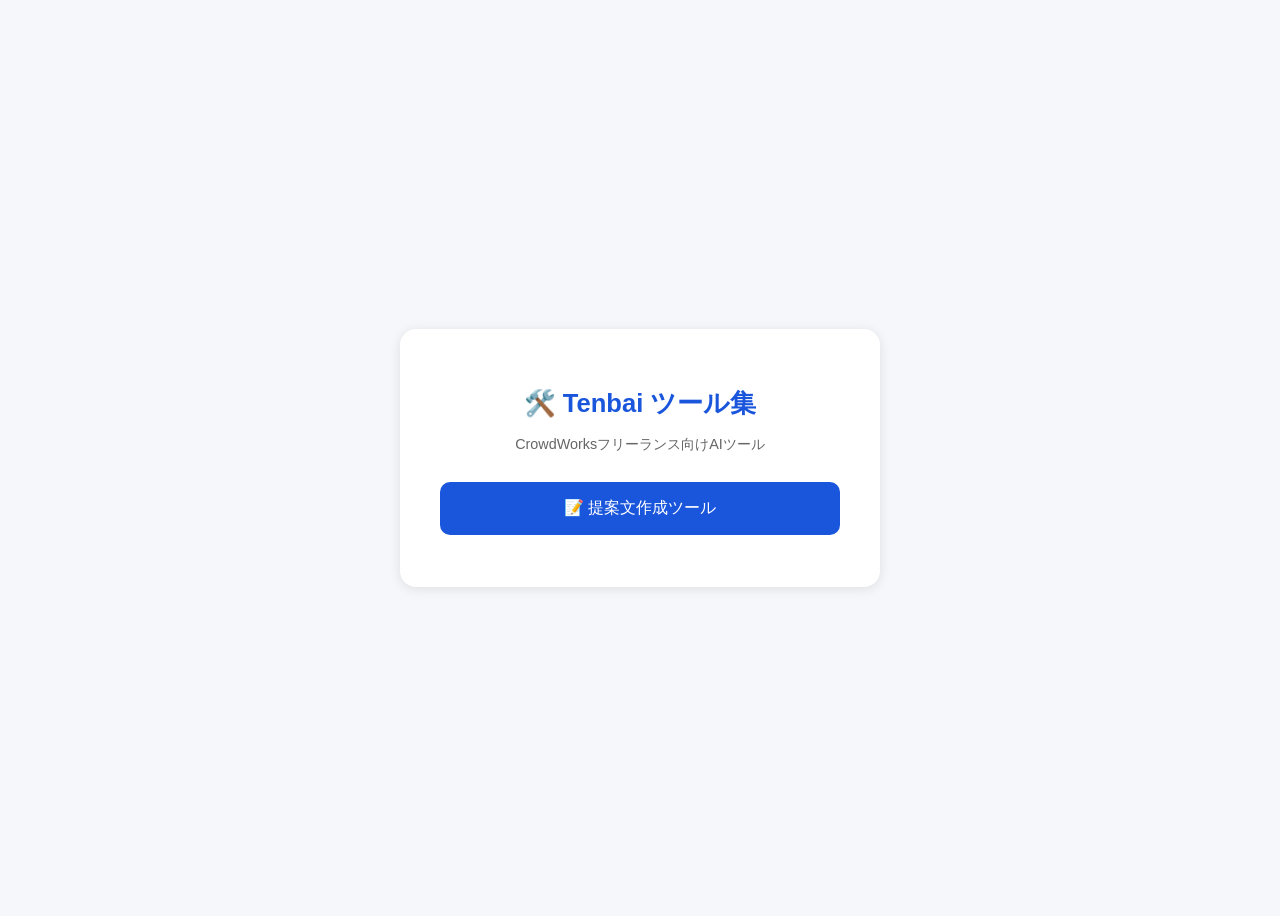
==== commit 651f851a: "提案文作成ツールをdocs/に追加（GitHub Pages用） - proposal.html: APIキー自動保存・削除、稼働条件欄、画像3分割読み取り、提案文3パターン生成、ブラッシュアップ機能" ====
--- a/docs/index.html
+++ b/docs/index.html
@@ -1,385 +1,25 @@
 <!DOCTYPE html>
 <html lang="ja">
 <head>
-  <meta charset="UTF-8">
-  <meta name="viewport" content="width=device-width, initial-scale=1.0">
-  <title>占い師YUMA</title>
-  <style>
-    *, *::before, *::after { box-sizing: border-box; margin: 0; padding: 0; }
-    body {
-      font-family: -apple-system, BlinkMacSystemFont, "Hiragino Kaku Gothic ProN", "Yu Gothic", sans-serif;
-      background: #f0f2f5;
-      color: #1a1a2e;
-      min-height: 100vh;
-    }
-    .header {
-      background: linear-gradient(135deg, #1a1a2e 0%, #16213e 50%, #0f3460 100%);
-      padding: 16px 24px;
-      box-shadow: 0 2px 12px rgba(0,0,0,0.3);
-    }
-    .header-inner { max-width: 1100px; margin: 0 auto; display: flex; align-items: center; gap: 16px; }
-    .logo { font-size: 22px; font-weight: 700; color: #e94560; letter-spacing: 2px; }
-    .tagline { font-size: 13px; color: #8892b0; }
-    .container { max-width: 1100px; margin: 24px auto; padding: 0 16px; display: flex; flex-direction: column; gap: 20px; }
-    .card { background: #fff; border-radius: 12px; padding: 24px; box-shadow: 0 2px 8px rgba(0,0,0,0.08); }
-    .card-title { font-size: 17px; font-weight: 700; color: #1a1a2e; margin-bottom: 18px; display: flex; align-items: center; gap: 8px; flex-wrap: wrap; }
-    .icon { font-size: 20px; }
-    .source-buttons { display: flex; gap: 12px; flex-wrap: wrap; margin-bottom: 16px; }
-    .source-btn { display: flex; align-items: center; gap: 8px; cursor: pointer; }
-    .source-btn input[type="checkbox"] { display: none; }
-    .source-label { padding: 8px 20px; border-radius: 24px; font-size: 14px; font-weight: 600; border: 2px solid transparent; transition: all 0.2s; user-select: none; cursor: pointer; }
-    .x-label      { background: #1a1a1a; color: #fff; border-color: #333; }
-    .google-label  { background: #4285f4; color: #fff; border-color: #4285f4; }
-    .tiktok-label  { background: #ff0050; color: #fff; border-color: #ff0050; }
-    .source-btn input:checked + .source-label { box-shadow: 0 0 0 3px rgba(233,69,96,0.4); }
-    .source-btn input:not(:checked) + .source-label { opacity: 0.4; filter: grayscale(0.6); }
-    .btn { padding: 10px 24px; border: none; border-radius: 8px; font-size: 14px; font-weight: 600; cursor: pointer; transition: all 0.2s; }
-    .btn:hover { transform: translateY(-1px); box-shadow: 0 4px 12px rgba(0,0,0,0.15); }
-    .btn:active { transform: translateY(0); }
-    .btn-primary { background: #0f3460; color: #fff; }
-    .btn-primary:hover { background: #16213e; }
-    .btn-success { background: #e94560; color: #fff; }
-    .btn-success:hover { background: #c73652; }
-    .btn-outline { background: #fff; color: #0f3460; border: 2px solid #0f3460; }
-    .btn-outline:hover { background: #f0f4ff; }
-    .updated-time { font-size: 12px; color: #888; margin-top: 8px; }
-    .trends-container { margin-top: 20px; display: grid; grid-template-columns: repeat(auto-fit, minmax(300px, 1fr)); gap: 16px; }
-    .trend-source-title { font-size: 14px; font-weight: 700; padding: 6px 14px; border-radius: 6px; display: inline-block; margin-bottom: 10px; color: #fff; }
-    .source-x { background: #1a1a1a; }
-    .source-google { background: #4285f4; }
-    .source-tiktok { background: #ff0050; }
-    .trend-item { display: flex; align-items: center; gap: 10px; padding: 10px 12px; border-radius: 8px; background: #f8f9fc; margin-bottom: 6px; cursor: pointer; transition: background 0.15s; }
-    .trend-item:hover { background: #eef0f8; }
-    .trend-rank { font-size: 16px; font-weight: 700; color: #e94560; min-width: 28px; text-align: center; }
-    .trend-info { flex: 1; }
-    .trend-keyword { font-size: 14px; font-weight: 600; }
-    .trend-meta { font-size: 11px; color: #888; margin-top: 2px; }
-    .trend-change { font-size: 12px; font-weight: 600; color: #2ecc71; white-space: nowrap; }
-    .trend-category { font-size: 11px; background: #e8eaf6; color: #3f51b5; padding: 2px 8px; border-radius: 12px; }
-    .form-row { display: grid; grid-template-columns: 1fr 1fr; gap: 0 16px; }
-    .price-row { grid-template-columns: 1fr 1fr 1fr; }
-    @media (max-width: 700px) { .form-row, .price-row { grid-template-columns: 1fr; } }
-    .form-group { margin-bottom: 14px; }
-    .form-group label { display: block; font-size: 13px; font-weight: 600; color: #555; margin-bottom: 6px; }
-    .required { color: #e94560; }
-    .input { width: 100%; padding: 10px 14px; border: 1.5px solid #ddd; border-radius: 8px; font-size: 14px; transition: border-color 0.2s; font-family: inherit; }
-    .input:focus { outline: none; border-color: #0f3460; }
-    .table-wrapper { overflow-x: auto; }
-    .data-table { width: 100%; border-collapse: collapse; font-size: 14px; }
-    .data-table th { background: #f0f2f5; padding: 10px 14px; text-align: left; font-size: 12px; font-weight: 700; color: #555; white-space: nowrap; }
-    .data-table td { padding: 12px 14px; border-bottom: 1px solid #f0f2f5; }
-    .data-table tr:last-child td { border-bottom: none; }
-    .data-table tr:hover td { background: #f8f9fc; }
-    .supplier-name { font-weight: 600; }
-    .type-badge { font-size: 11px; padding: 2px 8px; border-radius: 12px; white-space: nowrap; }
-    .type-domestic { background: #e8f5e9; color: #388e3c; }
-    .type-china    { background: #fff3e0; color: #f57c00; }
-    .price-cell { font-weight: 700; color: #e94560; }
-    .link-btn { display: inline-block; padding: 4px 12px; background: #0f3460; color: #fff; border-radius: 6px; font-size: 12px; text-decoration: none; transition: background 0.2s; }
-    .link-btn:hover { background: #16213e; }
-    .stars { color: #f39c12; font-size: 13px; }
-    .comparison-grid { display: grid; grid-template-columns: 1fr 1fr; gap: 16px; }
-    @media (max-width: 600px) { .comparison-grid { grid-template-columns: 1fr; } }
-    .comparison-card { border-radius: 10px; padding: 20px; }
-    .comparison-card.amazon { background: linear-gradient(135deg, #232f3e, #37475a); color: #fff; }
-    .comparison-card.ours   { background: linear-gradient(135deg, #e94560, #c73652); color: #fff; }
-    .comparison-platform { font-size: 13px; font-weight: 600; opacity: 0.8; margin-bottom: 8px; }
-    .comparison-price { font-size: 32px; font-weight: 700; margin-bottom: 12px; }
-    .comparison-price span { font-size: 16px; }
-    .comparison-details { font-size: 13px; line-height: 1.8; }
-    .comparison-details .label { opacity: 0.7; }
-    .comparison-details .value { font-weight: 600; }
-    .profit-positive { color: #2ecc71 !important; font-weight: 700 !important; }
-    .profit-negative { color: #e74c3c !important; font-weight: 700 !important; }
-    .recommendation-badge { display: inline-block; margin-top: 16px; padding: 8px 16px; background: rgba(255,255,255,0.2); border-radius: 20px; font-size: 13px; font-weight: 700; }
-    .keyword-badge { font-size: 13px; background: #e8eaf6; color: #3f51b5; padding: 2px 10px; border-radius: 12px; font-weight: 600; }
-    .count-badge { font-size: 13px; background: #e94560; color: #fff; padding: 2px 10px; border-radius: 12px; font-weight: 700; }
-    .products-list { display: flex; flex-direction: column; gap: 10px; }
-    .product-item { display: flex; align-items: center; justify-content: space-between; padding: 12px 16px; background: #f8f9fc; border-radius: 8px; flex-wrap: wrap; gap: 8px; }
-    .product-keyword { font-weight: 600; font-size: 15px; }
-    .product-meta { font-size: 12px; color: #888; margin-top: 2px; }
-    .product-margin { font-size: 13px; font-weight: 700; color: #2ecc71; }
-    .product-actions { display: flex; align-items: center; gap: 12px; }
-    .delete-btn { background: none; border: none; color: #ccc; cursor: pointer; font-size: 18px; padding: 4px 8px; border-radius: 6px; transition: color 0.2s; }
-    .delete-btn:hover { color: #e94560; }
-    .empty-msg { color: #aaa; font-size: 14px; text-align: center; padding: 20px 0; }
-    .hidden { display: none !important; }
-    .toast { position: fixed; bottom: 24px; right: 24px; background: #1a1a2e; color: #fff; padding: 12px 20px; border-radius: 8px; font-size: 14px; box-shadow: 0 4px 16px rgba(0,0,0,0.2); z-index: 1000; animation: slideIn 0.3s ease; }
-    .toast.success { border-left: 4px solid #2ecc71; }
-    .toast.error   { border-left: 4px solid #e74c3c; }
-    @keyframes slideIn { from { transform: translateX(40px); opacity: 0; } to { transform: translateX(0); opacity: 1; } }
-  </style>
+<meta charset="UTF-8">
+<meta name="viewport" content="width=device-width, initial-scale=1.0">
+<title>Tenbai ツール集</title>
+<style>
+  body { font-family: 'Hiragino Kaku Gothic Pro', Meiryo, sans-serif; background: #f5f7fa; color: #333; display: flex; justify-content: center; align-items: center; min-height: 100vh; }
+  .menu { background: #fff; border-radius: 16px; padding: 40px; box-shadow: 0 2px 12px rgba(0,0,0,.1); text-align: center; max-width: 400px; width: 90%; }
+  h1 { font-size: 1.6rem; color: #1a56db; margin-bottom: 8px; }
+  p { color: #666; font-size: 0.9rem; margin-bottom: 28px; }
+  a.tool-btn { display: block; padding: 16px; border-radius: 10px; background: #1a56db; color: #fff; text-decoration: none; font-size: 1rem; margin-bottom: 12px; transition: background .2s; }
+  a.tool-btn:hover { background: #1648c0; }
+  a.tool-btn.secondary { background: #f3f4f6; color: #374151; }
+  a.tool-btn.secondary:hover { background: #e5e7eb; }
+</style>
 </head>
 <body>
-  <header class="header">
-    <div class="header-inner">
-      <h1 class="logo">占い師YUMA</h1>
-      <span class="tagline">最新のトレンド商品リサーチ</span>
-    </div>
-  </header>
-
-  <main class="container">
-    <!-- トレンドソース選択 -->
-    <section class="card">
-      <h2 class="card-title"><span class="icon">📊</span> トレンドソース</h2>
-      <div class="source-buttons">
-        <label class="source-btn"><input type="checkbox" value="X" checked><span class="source-label x-label">𝕏 (Twitter)</span></label>
-        <label class="source-btn"><input type="checkbox" value="Google" checked><span class="source-label google-label">Google</span></label>
-        <label class="source-btn"><input type="checkbox" value="TikTok" checked><span class="source-label tiktok-label">TikTok</span></label>
-      </div>
-      <button class="btn btn-primary" id="fetch-trends-btn">トレンド取得</button>
-      <div id="trends-updated" class="updated-time"></div>
-      <div id="trends-container" class="trends-container"></div>
-    </section>
-
-    <!-- 商品登録 -->
-    <section class="card">
-      <h2 class="card-title"><span class="icon">📦</span> 商品登録</h2>
-      <div class="form-row">
-        <div class="form-group">
-          <label>キーワード <span class="required">*</span></label>
-          <input type="text" id="keyword-input" class="input" placeholder="例: ワイヤレスイヤホン">
-        </div>
-        <div class="form-group">
-          <label>Amazon URL（任意）</label>
-          <input type="url" id="url-input" class="input" placeholder="https://www.amazon.co.jp/dp/...">
-        </div>
-      </div>
-      <div class="form-row price-row">
-        <div class="form-group">
-          <label>仕入れ価格（円）</label>
-          <input type="number" id="cost-input" class="input" placeholder="例: 800" min="0">
-        </div>
-        <div class="form-group">
-          <label>Amazon販売価格（円）</label>
-          <input type="number" id="amazon-price-input" class="input" placeholder="例: 2980" min="0">
-        </div>
-        <div class="form-group">
-          <label>弊社販売価格（円）</label>
-          <input type="number" id="our-price-input" class="input" placeholder="例: 3480" min="0">
-        </div>
-      </div>
-      <div style="display:flex;gap:10px;align-items:center;flex-wrap:wrap;">
-        <button class="btn btn-success" id="register-btn">登録・分析</button>
-        <button class="btn btn-outline" id="export-btn">CSVエクスポート</button>
-      </div>
-    </section>
-
-    <!-- 分析結果 -->
-    <div id="analysis-result" class="hidden">
-      <section class="card">
-        <h2 class="card-title"><span class="icon">🏭</span> 仕入れ先一覧 <span id="analysis-keyword" class="keyword-badge"></span></h2>
-        <div class="table-wrapper">
-          <table class="data-table">
-            <thead><tr><th>仕入れ先</th><th>種別</th><th>仕入れ価格</th><th>最低ロット</th><th>納期</th><th>評価</th><th>リンク</th></tr></thead>
-            <tbody id="suppliers-tbody"></tbody>
-          </table>
-        </div>
-      </section>
-      <section class="card">
-        <h2 class="card-title"><span class="icon">💹</span> 販売価格比較</h2>
-        <div class="comparison-grid" id="comparison-grid"></div>
-      </section>
-    </div>
-
-    <!-- 登録済み商品 -->
-    <section class="card">
-      <h2 class="card-title"><span class="icon">📋</span> 登録済み商品 <span id="products-count" class="count-badge">0</span></h2>
-      <div id="products-list" class="products-list"><p class="empty-msg">登録済みの商品はありません</p></div>
-    </section>
-  </main>
-
-  <script>
-    const TREND_DATA = {
-      X: [
-        { rank:1, keyword:"ワイヤレスイヤホン",     volume:12500, change:"+15%", category:"家電" },
-        { rank:2, keyword:"美顔器",                 volume:9800,  change:"+32%", category:"美容" },
-        { rank:3, keyword:"折りたたみスマホスタンド", volume:7600,  change:"+8%",  category:"スマホアクセサリ" },
-        { rank:4, keyword:"プロテインシェイカー",    volume:6200,  change:"+21%", category:"スポーツ" },
-        { rank:5, keyword:"LEDデスクライト",         volume:5400,  change:"+11%", category:"インテリア" },
-      ],
-      Google: [
-        { rank:1, keyword:"空気清浄機",     volume:45000, change:"+28%", category:"家電" },
-        { rank:2, keyword:"電動歯ブラシ",   volume:38000, change:"+19%", category:"日用品" },
-        { rank:3, keyword:"スマートウォッチ", volume:32000, change:"+41%", category:"家電" },
-        { rank:4, keyword:"コードレス掃除機", volume:29000, change:"+14%", category:"家電" },
-        { rank:5, keyword:"水筒 保温",      volume:24000, change:"+7%",  category:"キッチン" },
-      ],
-      TikTok: [
-        { rank:1, keyword:"ネイルアート用品",     volume:88000, change:"+67%", category:"美容" },
-        { rank:2, keyword:"ミニ加湿器",           volume:72000, change:"+53%", category:"家電" },
-        { rank:3, keyword:"猫用おもちゃ",         volume:65000, change:"+38%", category:"ペット" },
-        { rank:4, keyword:"マグネット収納ラック",  volume:58000, change:"+45%", category:"インテリア" },
-        { rank:5, keyword:"グロウアイシャドウ",    volume:49000, change:"+72%", category:"美容" },
-      ],
-    };
-    const SUPPLIERS = [
-      { name:"アリババ",           type:"中国卸", price:380,  moq:50,  lead:"2〜3週間", url:"https://www.alibaba.com/trade/search?SearchText=",    rating:4.2 },
-      { name:"NETSEA（ネッシー）",  type:"国内卸", price:1200, moq:10,  lead:"3〜5日",   url:"https://www.netsea.jp/search?keyword=",               rating:4.5 },
-      { name:"スーパーデリバリー",   type:"国内卸", price:1450, moq:5,   lead:"2〜4日",   url:"https://www.superdelivery.com/p/r/ppg_d/1/?free=",    rating:4.7 },
-      { name:"1688.com",            type:"中国卸", price:290,  moq:100, lead:"3〜4週間", url:"https://s.1688.com/selloffer/offerlist.htm?keywords=", rating:3.9 },
-    ];
-
-    const STORAGE_KEY = "butsuhan_products";
-    let registeredProducts = JSON.parse(localStorage.getItem(STORAGE_KEY) || "[]");
-    function saveProducts() { localStorage.setItem(STORAGE_KEY, JSON.stringify(registeredProducts)); }
-
-    // ---- トレンド ----
-    function getSelectedSources() {
-      return Array.from(document.querySelectorAll(".source-btn input:checked")).map(cb => cb.value);
-    }
-    function fetchTrends() {
-      const sources = getSelectedSources();
-      if (!sources.length) { showToast("ソースを1つ以上選択してください", "error"); return; }
-      const container = document.getElementById("trends-container");
-      container.innerHTML = "";
-      const now = new Date();
-      document.getElementById("trends-updated").textContent =
-        `最終更新: ${now.getFullYear()}/${String(now.getMonth()+1).padStart(2,"0")}/${String(now.getDate()).padStart(2,"0")} ${String(now.getHours()).padStart(2,"0")}:${String(now.getMinutes()).padStart(2,"0")}`;
-      const colorMap = { X:"source-x", Google:"source-google", TikTok:"source-tiktok" };
-      sources.forEach(src => {
-        const items = TREND_DATA[src] || [];
-        const block = document.createElement("div");
-        block.innerHTML = `<div class="trend-source-title ${colorMap[src]}">${src}</div>`;
-        items.forEach(item => {
-          const el = document.createElement("div");
-          el.className = "trend-item";
-          el.innerHTML = `<div class="trend-rank">${item.rank}</div><div class="trend-info"><div class="trend-keyword">${item.keyword}</div><div class="trend-meta">検索ボリューム: ${item.volume.toLocaleString()}</div></div><div class="trend-change">${item.change}</div><div class="trend-category">${item.category}</div>`;
-          el.addEventListener("click", () => {
-            document.getElementById("keyword-input").value = item.keyword;
-            document.getElementById("keyword-input").focus();
-            document.querySelector(".card:nth-child(2)").scrollIntoView({ behavior:"smooth" });
-          });
-          block.appendChild(el);
-        });
-        container.appendChild(block);
-      });
-    }
-    document.getElementById("fetch-trends-btn").addEventListener("click", fetchTrends);
-    fetchTrends();
-
-    // ---- 登録・分析 ----
-    document.getElementById("register-btn").addEventListener("click", () => {
-      const keyword = document.getElementById("keyword-input").value.trim();
-      const url = document.getElementById("url-input").value.trim();
-      if (!keyword && !url) { showToast("キーワードまたはURLを入力してください", "error"); return; }
-      const kw = keyword || "商品";
-      const costPrice   = parseInt(document.getElementById("cost-input").value)          || 890;
-      const amazonPrice = parseInt(document.getElementById("amazon-price-input").value)  || 2980;
-      const ourPrice    = parseInt(document.getElementById("our-price-input").value)     || 3480;
-      const amazonFee = 0.15, ourFee = 0.05;
-      const amazonProfit = Math.round(amazonPrice * (1 - amazonFee) - costPrice);
-      const ourProfit    = Math.round(ourPrice    * (1 - ourFee)    - costPrice);
-      const amazonMargin = ((amazonProfit / amazonPrice) * 100).toFixed(1);
-      const ourMargin    = ((ourProfit    / ourPrice)    * 100).toFixed(1);
-      const product = {
-        id: Date.now(), keyword: kw, url,
-        registeredAt: new Date().toLocaleString("ja-JP"),
-        pc: { costPrice, amazonPrice, ourPrice, amazonFee: amazonFee*100, ourFee: ourFee*100,
-              amazonProfit, ourProfit, amazonMargin, ourMargin,
-              recommendation: ourProfit > amazonProfit ? "弊社販売有利" : "Amazon出品有利" },
-      };
-      registeredProducts.unshift(product);
-      saveProducts();
-
-      document.getElementById("analysis-keyword").textContent = kw;
-      const tbody = document.getElementById("suppliers-tbody");
-      tbody.innerHTML = "";
-      SUPPLIERS.forEach(s => {
-        const isChina = s.type.includes("中国");
-        const tr = document.createElement("tr");
-        tr.innerHTML = `<td class="supplier-name">${s.name}</td><td><span class="type-badge ${isChina?"type-china":"type-domestic"}">${s.type}</span></td><td class="price-cell">¥${s.price.toLocaleString()}</td><td>${s.moq}個〜</td><td>${s.lead}</td><td><span class="stars">${"★".repeat(Math.round(s.rating))}${"☆".repeat(5-Math.round(s.rating))}</span> ${s.rating}</td><td><a href="${s.url}${encodeURIComponent(kw)}" target="_blank" class="link-btn">検索</a></td>`;
-        tbody.appendChild(tr);
-      });
-
-      const pc = product.pc;
-      document.getElementById("comparison-grid").innerHTML = `
-        <div class="comparison-card amazon">
-          <div class="comparison-platform">Amazon 出品</div>
-          <div class="comparison-price"><span>¥</span>${pc.amazonPrice.toLocaleString()}</div>
-          <div class="comparison-details">
-            <div><span class="label">仕入れ値: </span><span class="value">¥${pc.costPrice.toLocaleString()}</span></div>
-            <div><span class="label">手数料: </span><span class="value">${pc.amazonFee}%</span></div>
-            <div><span class="label">利益: </span><span class="value ${pc.amazonProfit>=0?"profit-positive":"profit-negative"}">¥${pc.amazonProfit.toLocaleString()}</span></div>
-            <div><span class="label">利益率: </span><span class="value">${pc.amazonMargin}%</span></div>
-          </div>
-        </div>
-        <div class="comparison-card ours">
-          <div class="comparison-platform">弊社 販売</div>
-          <div class="comparison-price"><span>¥</span>${pc.ourPrice.toLocaleString()}</div>
-          <div class="comparison-details">
-            <div><span class="label">仕入れ値: </span><span class="value">¥${pc.costPrice.toLocaleString()}</span></div>
-            <div><span class="label">手数料: </span><span class="value">${pc.ourFee}%</span></div>
-            <div><span class="label">利益: </span><span class="value ${pc.ourProfit>=0?"profit-positive":"profit-negative"}">¥${pc.ourProfit.toLocaleString()}</span></div>
-            <div><span class="label">利益率: </span><span class="value">${pc.ourMargin}%</span></div>
-          </div>
-          <div class="recommendation-badge">✓ ${pc.recommendation}</div>
-        </div>`;
-
-      document.getElementById("analysis-result").classList.remove("hidden");
-      document.getElementById("analysis-result").scrollIntoView({ behavior:"smooth" });
-      renderProducts();
-      showToast("商品を登録しました", "success");
-    });
-
-    function renderProducts() {
-      const list = document.getElementById("products-list");
-      document.getElementById("products-count").textContent = registeredProducts.length;
-      if (!registeredProducts.length) { list.innerHTML = '<p class="empty-msg">登録済みの商品はありません</p>'; return; }
-      list.innerHTML = "";
-      registeredProducts.forEach(p => {
-        const el = document.createElement("div");
-        el.className = "product-item";
-        el.innerHTML = `
-          <div style="flex:1">
-            <div class="product-keyword">${p.keyword}</div>
-            <div class="product-meta">登録: ${p.registeredAt} | 仕入れ¥${p.pc.costPrice.toLocaleString()} / Amazon¥${p.pc.amazonPrice.toLocaleString()} / 弊社¥${p.pc.ourPrice.toLocaleString()}${p.url?" | "+p.url.slice(0,35)+"...":""}</div>
-          </div>
-          <div class="product-actions">
-            <div class="product-margin">利益率 ${p.pc.ourMargin}%</div>
-            <button class="delete-btn" data-id="${p.id}" title="削除">✕</button>
-          </div>`;
-        list.appendChild(el);
-      });
-      list.querySelectorAll(".delete-btn").forEach(btn => {
-        btn.addEventListener("click", e => {
-          const id = parseInt(e.currentTarget.dataset.id);
-          registeredProducts = registeredProducts.filter(p => p.id !== id);
-          saveProducts();
-          renderProducts();
-          showToast("削除しました");
-        });
-      });
-    }
-
-    // ---- CSV エクスポート ----
-    document.getElementById("export-btn").addEventListener("click", () => {
-      if (!registeredProducts.length) { showToast("登録済み商品がありません", "error"); return; }
-      const header = ["キーワード","仕入れ価格","Amazon販売価格","弊社販売価格","Amazon利益","弊社利益","Amazon利益率%","弊社利益率%","推薦","登録日時","URL"];
-      const rows = registeredProducts.map(p => [
-        p.keyword, p.pc.costPrice, p.pc.amazonPrice, p.pc.ourPrice,
-        p.pc.amazonProfit, p.pc.ourProfit, p.pc.amazonMargin, p.pc.ourMargin,
-        p.pc.recommendation, p.registeredAt, p.url || ""
-      ]);
-      const csv = [header, ...rows].map(r => r.map(v => `"${String(v).replace(/"/g,'""')}"`).join(",")).join("\n");
-      const blob = new Blob(["﻿"+csv], { type:"text/csv;charset=utf-8" });
-      const a = document.createElement("a");
-      a.href = URL.createObjectURL(blob);
-      a.download = `物販リサーチ_${new Date().toISOString().slice(0,10)}.csv`;
-      a.click();
-      showToast("CSVをダウンロードしました");
-    });
-
-    renderProducts();
-
-    function showToast(msg, type="success") {
-      document.querySelector(".toast")?.remove();
-      const t = document.createElement("div");
-      t.className = `toast ${type}`;
-      t.textContent = msg;
-      document.body.appendChild(t);
-      setTimeout(() => t.remove(), 3000);
-    }
-  </script>
+<div class="menu">
+  <h1>🛠️ Tenbai ツール集</h1>
+  <p>CrowdWorksフリーランス向けAIツール</p>
+  <a class="tool-btn" href="proposal.html">📝 提案文作成ツール</a>
+</div>
 </body>
-</html>+</html>
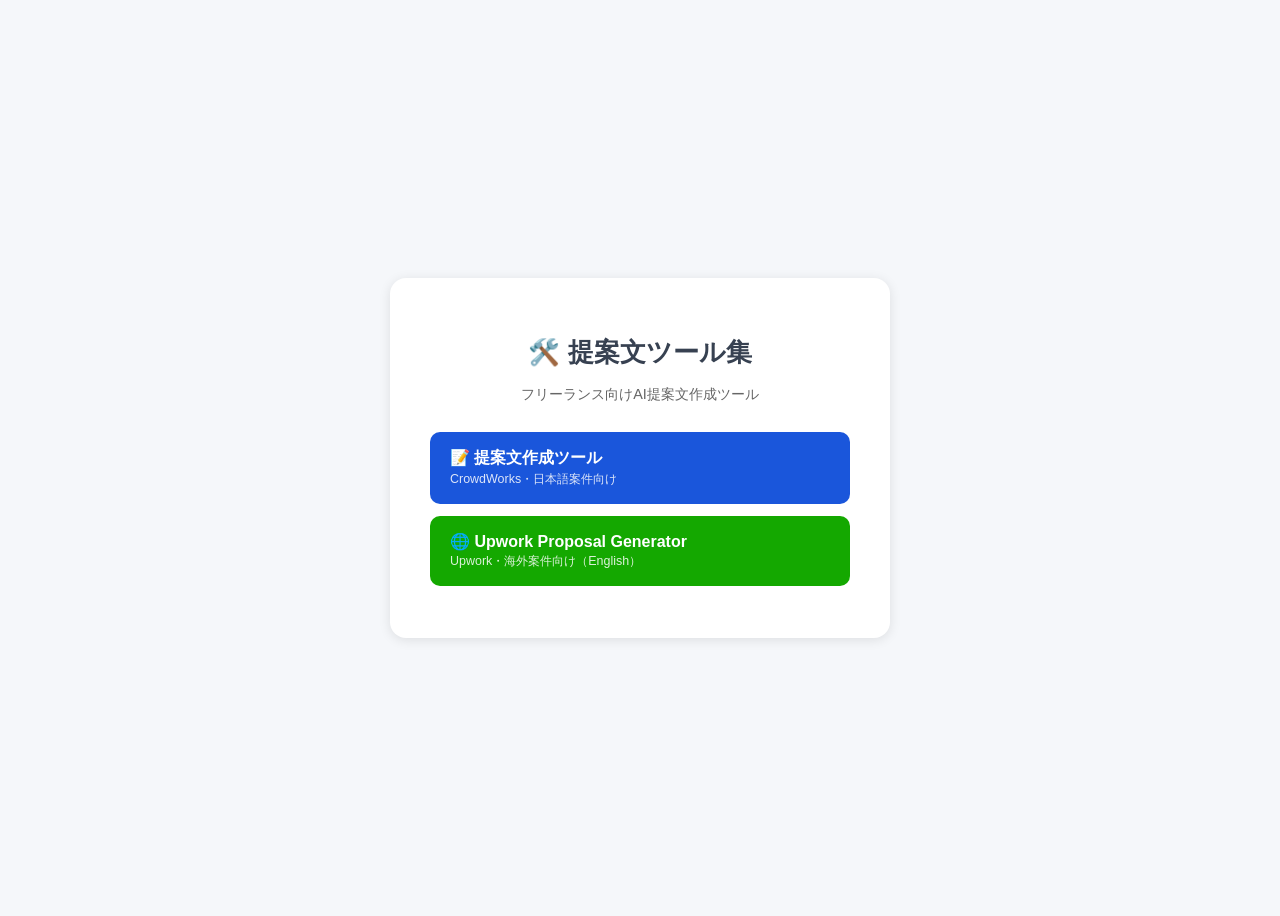
==== commit 37b4e891: "Upwork提案文ジェネレーターを追加、index.htmlを更新 Co-Authored-By: Claude Sonnet 4.6 <noreply@anthropic.com> Claude-S" ====
--- a/docs/index.html
+++ b/docs/index.html
@@ -3,23 +3,33 @@
 <head>
 <meta charset="UTF-8">
 <meta name="viewport" content="width=device-width, initial-scale=1.0">
-<title>Tenbai ツール集</title>
+<title>提案文ツール集</title>
 <style>
   body { font-family: 'Hiragino Kaku Gothic Pro', Meiryo, sans-serif; background: #f5f7fa; color: #333; display: flex; justify-content: center; align-items: center; min-height: 100vh; }
-  .menu { background: #fff; border-radius: 16px; padding: 40px; box-shadow: 0 2px 12px rgba(0,0,0,.1); text-align: center; max-width: 400px; width: 90%; }
-  h1 { font-size: 1.6rem; color: #1a56db; margin-bottom: 8px; }
+  .menu { background: #fff; border-radius: 16px; padding: 40px; box-shadow: 0 2px 12px rgba(0,0,0,.1); text-align: center; max-width: 420px; width: 90%; }
+  h1 { font-size: 1.6rem; color: #374151; margin-bottom: 8px; }
   p { color: #666; font-size: 0.9rem; margin-bottom: 28px; }
-  a.tool-btn { display: block; padding: 16px; border-radius: 10px; background: #1a56db; color: #fff; text-decoration: none; font-size: 1rem; margin-bottom: 12px; transition: background .2s; }
-  a.tool-btn:hover { background: #1648c0; }
-  a.tool-btn.secondary { background: #f3f4f6; color: #374151; }
-  a.tool-btn.secondary:hover { background: #e5e7eb; }
+  a.tool-btn { display: block; padding: 16px 20px; border-radius: 10px; color: #fff; text-decoration: none; font-size: 1rem; margin-bottom: 12px; transition: background .2s; text-align: left; }
+  a.tool-btn .btn-title { font-weight: bold; font-size: 1rem; }
+  a.tool-btn .btn-sub { font-size: 0.78rem; opacity: 0.85; margin-top: 2px; }
+  .crowdworks { background: #1a56db; }
+  .crowdworks:hover { background: #1648c0; }
+  .upwork { background: #14a800; }
+  .upwork:hover { background: #108a00; }
 </style>
 </head>
 <body>
 <div class="menu">
-  <h1>🛠️ Tenbai ツール集</h1>
-  <p>CrowdWorksフリーランス向けAIツール</p>
-  <a class="tool-btn" href="proposal.html">📝 提案文作成ツール</a>
+  <h1>🛠️ 提案文ツール集</h1>
+  <p>フリーランス向けAI提案文作成ツール</p>
+  <a class="tool-btn crowdworks" href="proposal.html">
+    <div class="btn-title">📝 提案文作成ツール</div>
+    <div class="btn-sub">CrowdWorks・日本語案件向け</div>
+  </a>
+  <a class="tool-btn upwork" href="upwork.html">
+    <div class="btn-title">🌐 Upwork Proposal Generator</div>
+    <div class="btn-sub">Upwork・海外案件向け（English）</div>
+  </a>
 </div>
 </body>
 </html>
